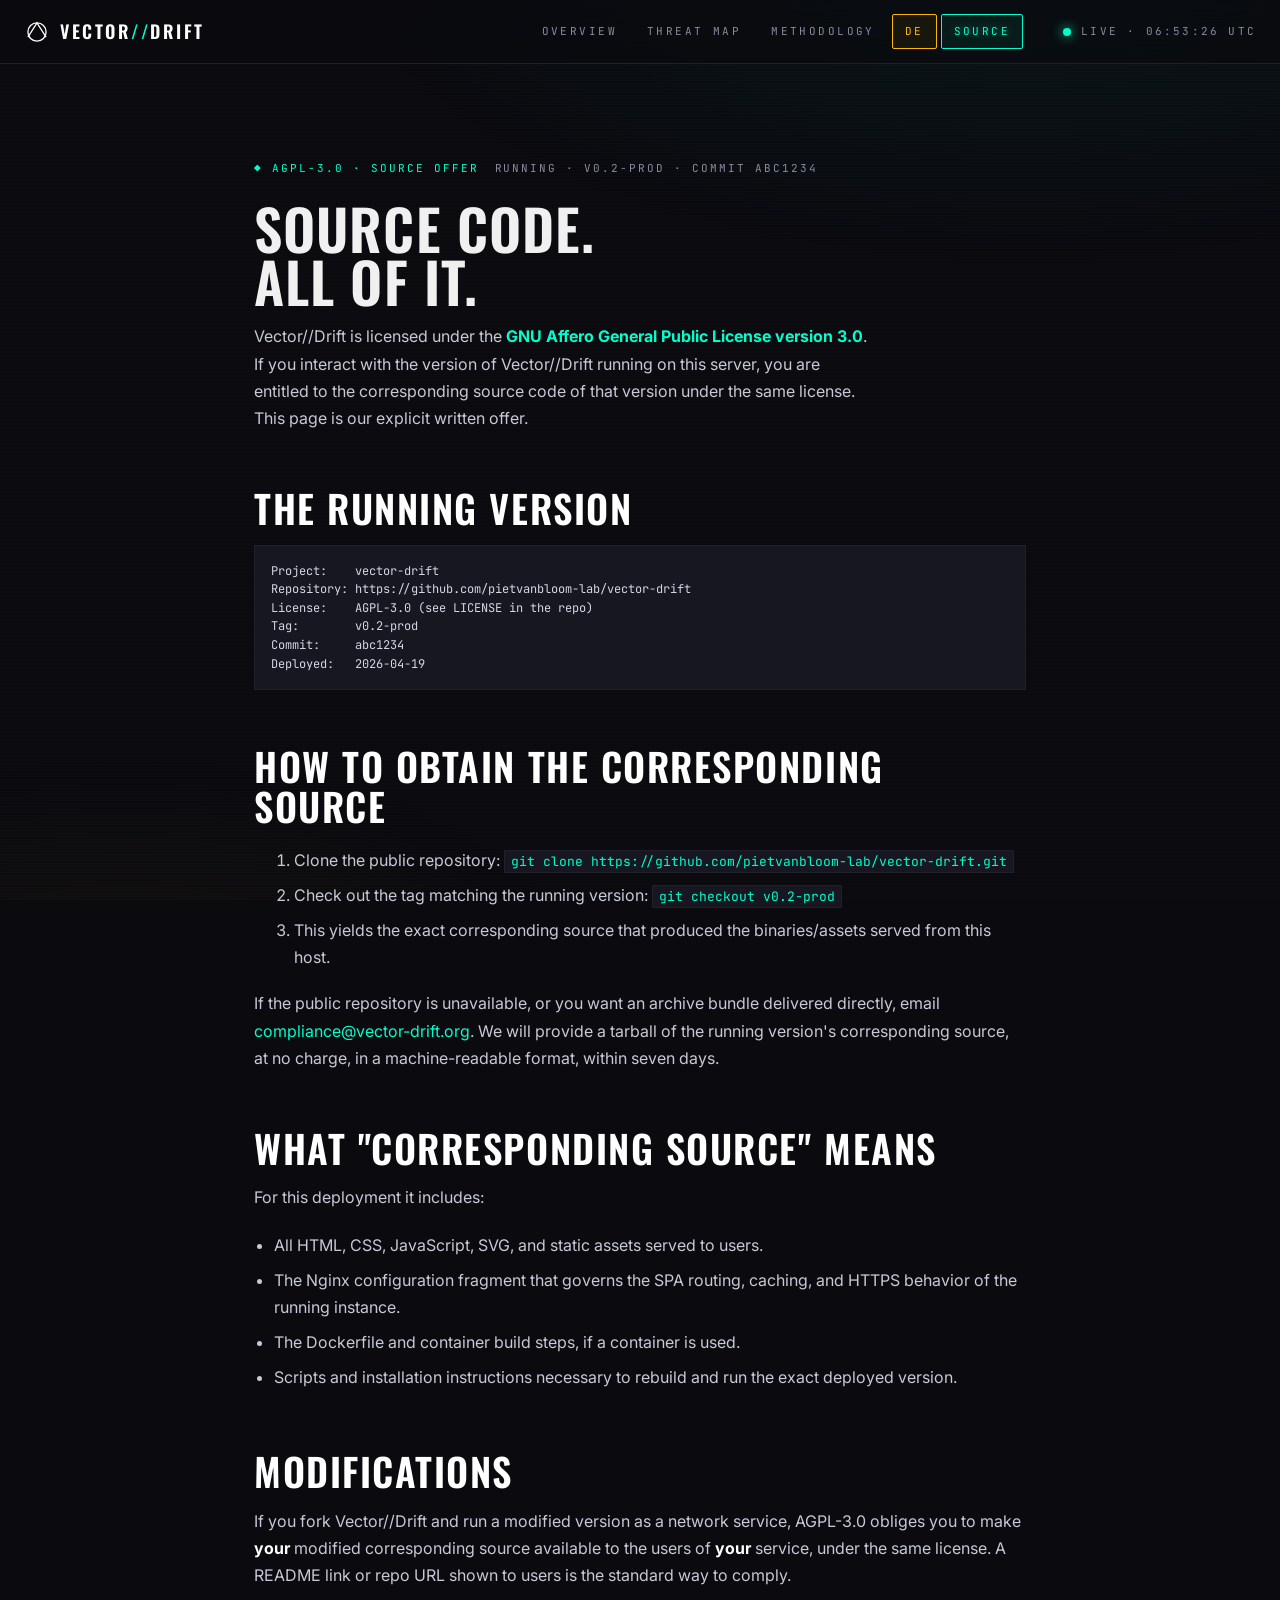
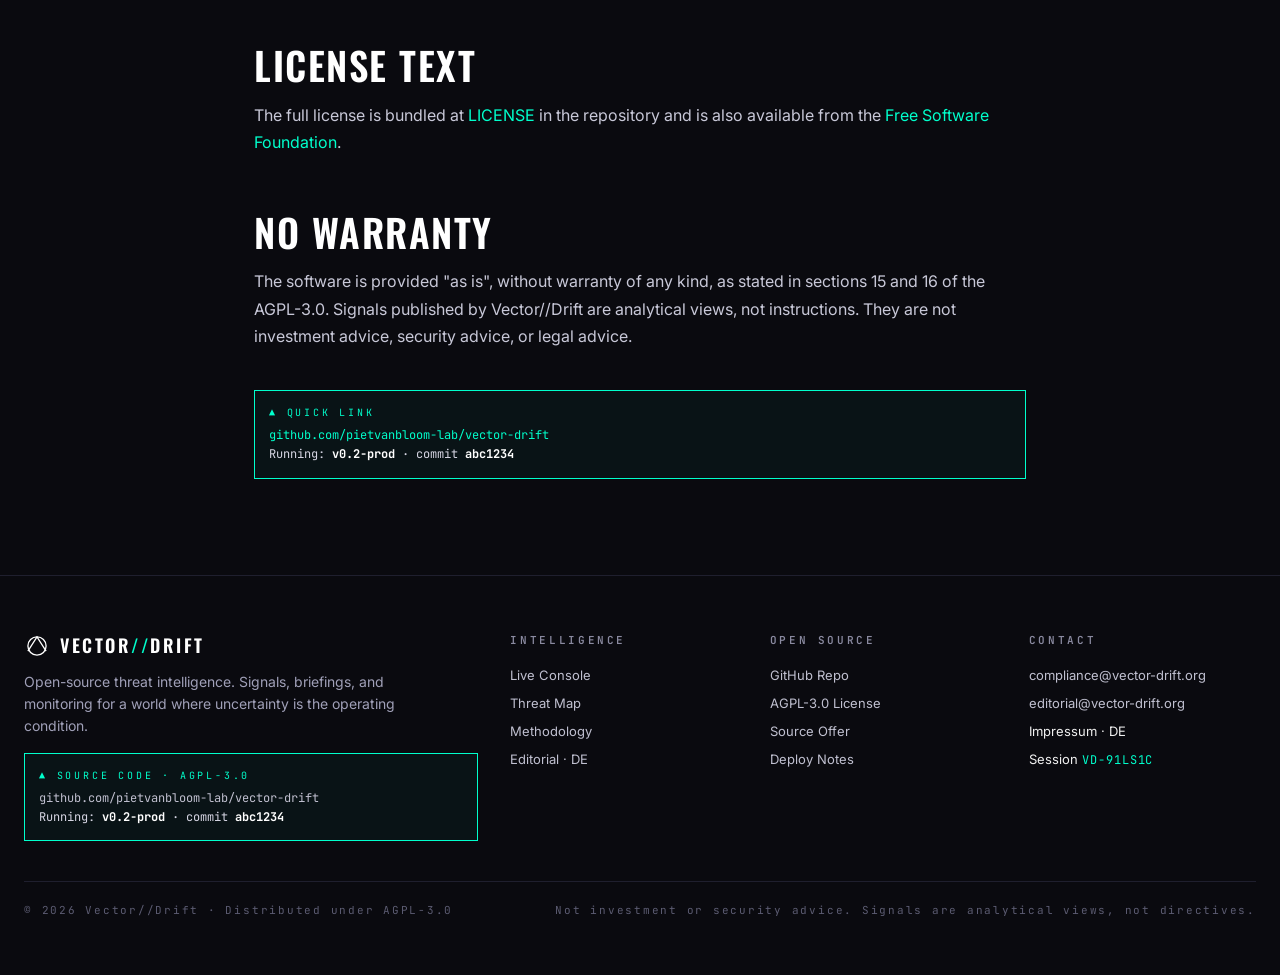
==== source.html @ f1336600 "Initial release - Vector//Drift v0.2-prod Open-source threat intelligence console. Six threat lenses" ====
<!doctype html>
<html lang="en">
<head>
<meta charset="utf-8"/>
<meta name="viewport" content="width=device-width,initial-scale=1"/>
<title>Source Code · Vector//Drift (AGPL-3.0)</title>
<meta name="description" content="AGPL-3.0 source offer, running version, and corresponding-source access for Vector//Drift."/>
<link rel="icon" href="data:image/svg+xml;utf8,<svg xmlns='http://www.w3.org/2000/svg' viewBox='0 0 40 40'><path d='M6 28 L20 6 L34 28' stroke='%2300FFCC' stroke-width='3' fill='none'/><circle cx='20' cy='20' r='14' stroke='%2300FFCC' stroke-width='2' fill='none'/></svg>"/>
<link href="https://fonts.googleapis.com/css2?family=Oswald:wght@400;500;600&family=JetBrains+Mono:wght@400;500&family=Inter:wght@400;500;600&display=swap" rel="stylesheet">
<link rel="stylesheet" href="assets/css/base.css"/>
</head>
<body data-page="source" data-depth="0">

<header id="topbar" class="topbar"></header>

<main>
  <section class="section">
    <div class="container prose">
      <div class="page-meta">
        <span class="accent">◆ AGPL-3.0 · SOURCE OFFER</span>
        <span>Running · v0.2-prod · commit abc1234</span>
      </div>
      <h1>Source code.<br/>All of it.</h1>
      <p class="lede" style="margin-top:16px">Vector//Drift is licensed under the <b style="color:var(--signal)">GNU Affero General Public License version 3.0</b>. If you interact with the version of Vector//Drift running on this server, you are entitled to the corresponding source code of that version under the same license. This page is our explicit written offer.</p>

      <h2>The running version</h2>
      <pre>Project:    vector-drift
Repository: https://github.com/pietvanbloom-lab/vector-drift
License:    AGPL-3.0 (see LICENSE in the repo)
Tag:        v0.2-prod
Commit:     abc1234
Deployed:   2026-04-19</pre>

      <h2>How to obtain the corresponding source</h2>
      <ol>
        <li>Clone the public repository: <code>git clone https://github.com/pietvanbloom-lab/vector-drift.git</code></li>
        <li>Check out the tag matching the running version: <code>git checkout v0.2-prod</code></li>
        <li>This yields the exact corresponding source that produced the binaries/assets served from this host.</li>
      </ol>
      <p>If the public repository is unavailable, or you want an archive bundle delivered directly, email <a href="mailto:compliance@vector-drift.org">compliance@vector-drift.org</a>. We will provide a tarball of the running version's corresponding source, at no charge, in a machine-readable format, within seven days.</p>

      <h2>What "corresponding source" means</h2>
      <p>For this deployment it includes:</p>
      <ul>
        <li>All HTML, CSS, JavaScript, SVG, and static assets served to users.</li>
        <li>The Nginx configuration fragment that governs the SPA routing, caching, and HTTPS behavior of the running instance.</li>
        <li>The Dockerfile and container build steps, if a container is used.</li>
        <li>Scripts and installation instructions necessary to rebuild and run the exact deployed version.</li>
      </ul>

      <h2>Modifications</h2>
      <p>If you fork Vector//Drift and run a modified version as a network service, AGPL-3.0 obliges you to make <b style="color:#fff">your</b> modified corresponding source available to the users of <b style="color:#fff">your</b> service, under the same license. A README link or repo URL shown to users is the standard way to comply.</p>

      <h2>License text</h2>
      <p>The full license is bundled at <a href="https://github.com/pietvanbloom-lab/vector-drift/blob/main/LICENSE" target="_blank" rel="noopener">LICENSE</a> in the repository and is also available from the <a href="https://www.gnu.org/licenses/agpl-3.0.html" target="_blank" rel="noopener">Free Software Foundation</a>.</p>

      <h2>No warranty</h2>
      <p>The software is provided "as is", without warranty of any kind, as stated in sections 15 and 16 of the AGPL-3.0. Signals published by Vector//Drift are analytical views, not instructions. They are not investment advice, security advice, or legal advice.</p>

      <div class="agpl-block" style="margin-top:40px">
        <div class="k">▲ Quick link</div>
        <div class="v">
          <a href="https://github.com/pietvanbloom-lab/vector-drift" target="_blank" rel="noopener">github.com/pietvanbloom-lab/vector-drift</a><br/>
          Running: <b style="color:#fff">v0.2-prod</b> · commit <b style="color:#fff">abc1234</b>
        </div>
      </div>
    </div>
  </section>
</main>

<footer id="footer"></footer>
<script src="assets/js/chrome.js"></script>
<script src="assets/js/app.js"></script>
</body>
</html>
---- assets/css/base.css ----
/* Vector//Drift - base stylesheet
   Palette: Void, Surface, Signal, Noise, Static (from Signal//Noise brand board) */

:root{
  --void:#0A0A0F;
  --void-2:#0E0E15;
  --surface:#12121A;
  --surface-2:#171722;
  --line:#1f1f2e;
  --line-2:#2a2a3d;
  --signal:#00FFCC;
  --signal-dim:#00c9a0;
  --noise:#FFB800;
  --red:#FF3355;
  --static:#F0F0F0;
  --muted:#8a8aa0;
  --muted-2:#5c5c72;

  --f-display:"Oswald","Barlow Condensed",system-ui,sans-serif;
  --f-mono:"JetBrains Mono",ui-monospace,Menlo,monospace;
  --f-body:"Inter",system-ui,-apple-system,sans-serif;

  --container:1320px;
  --radius:2px;
}

*{box-sizing:border-box}
html,body{margin:0;padding:0}
html{scroll-behavior:smooth}
body{
  background:var(--void);
  color:var(--static);
  font-family:var(--f-body);
  font-size:15px;
  line-height:1.55;
  -webkit-font-smoothing:antialiased;
  text-rendering:optimizeLegibility;
  overflow-x:hidden;
}

/* ambient void grain */
body::before{
  content:"";
  position:fixed;inset:0;
  background:
    radial-gradient(1200px 600px at 80% -10%, rgba(0,255,204,.06), transparent 60%),
    radial-gradient(800px 400px at 10% 110%, rgba(255,184,0,.04), transparent 60%),
    repeating-linear-gradient(0deg, rgba(255,255,255,.012) 0 1px, transparent 1px 3px);
  pointer-events:none;z-index:0;
}

a{color:var(--signal);text-decoration:none}
a:hover{color:#fff;text-shadow:0 0 12px rgba(0,255,204,.4)}

h1,h2,h3,h4{font-family:var(--f-display);font-weight:600;letter-spacing:.06em;text-transform:uppercase;margin:0}
h1{font-size:clamp(40px,7vw,96px);line-height:.95;letter-spacing:.02em}
h2{font-size:clamp(24px,3vw,40px);line-height:1.05;letter-spacing:.04em}
h3{font-size:18px;letter-spacing:.12em}
p{margin:0 0 1em}
small,.mono{font-family:var(--f-mono);font-size:12px;letter-spacing:.08em;color:var(--muted)}
.mono-label{font-family:var(--f-mono);font-size:11px;letter-spacing:.22em;text-transform:uppercase;color:var(--muted)}

/* ---------- layout ---------- */
.container{max-width:var(--container);margin:0 auto;padding:0 24px;position:relative;z-index:1}
.section{padding:96px 0;border-top:1px solid var(--line);position:relative;z-index:1}
.section:first-of-type{border-top:none}
.grid{display:grid;gap:16px}

/* ---------- top bar ---------- */
.topbar{
  position:sticky;top:0;z-index:50;
  backdrop-filter:blur(14px);
  background:rgba(10,10,15,.72);
  border-bottom:1px solid var(--line);
}
.topbar-inner{display:flex;align-items:center;gap:24px;padding:14px 24px;max-width:var(--container);margin:0 auto}
.brand{display:flex;align-items:center;gap:10px;color:#fff}
.brand svg{width:26px;height:26px}
.brand-word{font-family:var(--f-display);font-weight:600;letter-spacing:.14em;font-size:18px}
.brand-slash{color:var(--signal)}
.nav{display:flex;gap:4px;margin-left:auto;flex-wrap:wrap}
.nav a{
  font-family:var(--f-mono);font-size:11px;letter-spacing:.22em;text-transform:uppercase;
  padding:8px 12px;border:1px solid transparent;color:var(--muted);border-radius:var(--radius);
  transition:color .2s, border-color .2s, background .2s;
}
.nav a:hover{color:#fff;border-color:var(--line-2)}
.nav a.active{color:var(--signal);border-color:var(--signal);background:rgba(0,255,204,.06);text-shadow:0 0 8px rgba(0,255,204,.5)}
.nav .lang{color:var(--noise);border-color:var(--noise);background:rgba(255,184,0,.06)}

/* status strip */
.status{display:flex;align-items:center;gap:10px;font-family:var(--f-mono);font-size:11px;letter-spacing:.2em;text-transform:uppercase;color:var(--muted)}
.dot{width:8px;height:8px;border-radius:50%;background:var(--signal);box-shadow:0 0 12px var(--signal);animation:pulse 2s infinite}
@keyframes pulse{0%,100%{opacity:1;transform:scale(1)}50%{opacity:.5;transform:scale(1.25)}}

/* ---------- hero ---------- */
.hero{padding:72px 0 56px;position:relative;overflow:hidden}
.hero-grid{display:grid;grid-template-columns:1fr 520px;gap:48px;align-items:center}
@media(max-width:1000px){.hero-grid{grid-template-columns:1fr}}
.eyebrow{display:inline-flex;align-items:center;gap:10px;margin-bottom:24px}
.eyebrow .pill{font-family:var(--f-mono);font-size:10px;letter-spacing:.28em;text-transform:uppercase;color:var(--signal);border:1px solid var(--signal);padding:6px 10px;border-radius:999px;background:rgba(0,255,204,.04)}
.hero h1 em{font-style:normal;color:var(--signal);text-shadow:0 0 24px rgba(0,255,204,.35)}
.lede{font-size:18px;color:var(--muted);max-width:62ch;margin:24px 0 32px}
.cta-row{display:flex;gap:12px;flex-wrap:wrap}
.btn{
  display:inline-flex;align-items:center;gap:10px;
  font-family:var(--f-mono);font-size:12px;letter-spacing:.22em;text-transform:uppercase;
  padding:14px 20px;border-radius:var(--radius);border:1px solid var(--line-2);color:var(--static);
  background:transparent;transition:all .2s;cursor:pointer;
}
.btn:hover{border-color:var(--signal);color:var(--signal)}
.btn-signal{border-color:var(--signal);color:var(--signal);background:rgba(0,255,204,.06)}
.btn-signal:hover{background:var(--signal);color:var(--void);text-shadow:none}

/* globe panel */
.globe-panel{
  aspect-ratio:1/1;
  border:1px solid var(--line-2);
  background:
    radial-gradient(circle at 50% 50%, rgba(0,255,204,.08), transparent 55%),
    linear-gradient(180deg, var(--surface), var(--void));
  position:relative;overflow:hidden;
}
.globe-panel svg{position:absolute;inset:0;width:100%;height:100%}
.globe-label{position:absolute;top:16px;left:16px;font-family:var(--f-mono);font-size:10px;letter-spacing:.3em;color:var(--muted);text-transform:uppercase}
.globe-ticker{position:absolute;bottom:16px;left:16px;right:16px;font-family:var(--f-mono);font-size:11px;color:var(--muted);display:flex;justify-content:space-between;letter-spacing:.2em}
.globe-ticker b{color:var(--signal);font-weight:500}

/* ---------- bento ---------- */
.bento{display:grid;grid-template-columns:repeat(12,1fr);gap:16px}
.card{
  background:var(--surface);border:1px solid var(--line);border-radius:var(--radius);
  padding:20px;position:relative;overflow:hidden;
}
.card::after{
  content:"";position:absolute;top:0;left:0;right:0;height:1px;
  background:linear-gradient(90deg,transparent,var(--signal),transparent);
  opacity:.3;
}
.card .head{display:flex;justify-content:space-between;align-items:baseline;margin-bottom:16px}
.card h3{color:#fff}
.card .tag{font-family:var(--f-mono);font-size:10px;letter-spacing:.24em;color:var(--signal);text-transform:uppercase}
.card.noise .tag{color:var(--noise)}
.card.red .tag{color:var(--red)}
.span-4{grid-column:span 4}
.span-5{grid-column:span 5}
.span-6{grid-column:span 6}
.span-7{grid-column:span 7}
.span-8{grid-column:span 8}
.span-12{grid-column:span 12}
@media(max-width:900px){.span-4,.span-5,.span-6,.span-7,.span-8{grid-column:span 12}}

/* feed */
.feed{max-height:360px;overflow:hidden;position:relative}
.feed-row{display:grid;grid-template-columns:64px 1fr auto;gap:12px;padding:10px 0;border-bottom:1px dashed var(--line);font-family:var(--f-mono);font-size:12px}
.feed-row .t{color:var(--muted)}
.feed-row .sev{font-size:10px;letter-spacing:.2em;text-transform:uppercase}
.sev.cyan{color:var(--signal)}
.sev.amber{color:var(--noise)}
.sev.red{color:var(--red)}
.sev.gray{color:var(--muted-2)}
.feed-row .m{color:#d6d6e4}
.feed-row:last-child{border-bottom:none}

/* microcharts */
.sparkline{width:100%;height:60px;display:block}
.bar-row{display:grid;grid-template-columns:110px 1fr 44px;gap:10px;align-items:center;padding:6px 0;font-family:var(--f-mono);font-size:11px;letter-spacing:.12em;text-transform:uppercase}
.bar{height:6px;background:var(--line);position:relative;border-radius:999px;overflow:hidden}
.bar > span{display:block;height:100%;background:var(--signal);box-shadow:0 0 8px var(--signal)}
.bar.amber > span{background:var(--noise);box-shadow:0 0 8px var(--noise)}
.bar.red > span{background:var(--red);box-shadow:0 0 8px var(--red)}

/* system strip */
.sys{display:flex;gap:24px;flex-wrap:wrap;font-family:var(--f-mono);font-size:11px;letter-spacing:.18em;text-transform:uppercase;color:var(--muted)}
.sys b{color:var(--static);font-weight:500}

/* ---------- threat lenses ---------- */
.lenses{display:grid;grid-template-columns:repeat(3,1fr);gap:16px}
@media(max-width:900px){.lenses{grid-template-columns:1fr 1fr}}
@media(max-width:560px){.lenses{grid-template-columns:1fr}}
.lens{
  border:1px solid var(--line);background:var(--surface);padding:20px;position:relative;
  transition:border-color .2s, transform .2s;
}
.lens:hover{border-color:var(--signal);transform:translateY(-2px)}
.lens h3{color:#fff;margin-bottom:10px}
.lens .state{font-family:var(--f-mono);font-size:10px;letter-spacing:.24em;text-transform:uppercase;padding:4px 8px;border:1px solid currentColor;display:inline-block;margin-bottom:12px}
.state.mon{color:var(--signal)}
.state.elev{color:var(--noise)}
.state.crit{color:var(--red)}
.lens p{color:var(--muted);font-size:13px;margin:0}

/* ---------- brief ---------- */
.brief{display:grid;grid-template-columns:2fr 1fr;gap:16px}
@media(max-width:900px){.brief{grid-template-columns:1fr}}
.brief-card{background:var(--surface);border:1px solid var(--line);padding:28px}
.brief-card h2{color:#fff;margin-bottom:16px}
.triple{display:grid;grid-template-columns:1fr;gap:14px;margin-top:18px}
.triple > div{border-left:2px solid var(--line);padding:6px 14px}
.triple .label{font-family:var(--f-mono);font-size:10px;letter-spacing:.28em;text-transform:uppercase;color:var(--muted);margin-bottom:4px}
.triple .f{border-color:var(--signal)}
.triple .a{border-color:var(--noise)}
.triple .fc{border-color:#7a8cff}
.triple .f .label{color:var(--signal)}
.triple .a .label{color:var(--noise)}
.triple .fc .label{color:#7a8cff}
.watchlist li{list-style:none;padding:10px 0;border-bottom:1px dashed var(--line);font-family:var(--f-mono);font-size:12px;display:flex;justify-content:space-between;color:#d6d6e4}
.watchlist li:last-child{border-bottom:none}
.watchlist ul{margin:0;padding:0}
.watchlist .chg.up{color:var(--red)}
.watchlist .chg.down{color:var(--signal)}

/* ---------- open source band ---------- */
.oss{background:var(--surface-2);border-top:1px solid var(--line);border-bottom:1px solid var(--line);padding:56px 0}
.oss-grid{display:grid;grid-template-columns:2fr 1fr;gap:24px;align-items:center}
@media(max-width:800px){.oss-grid{grid-template-columns:1fr}}
.oss h2{color:#fff}
.oss .ctas{display:flex;gap:10px;flex-wrap:wrap}

/* ---------- footer ---------- */
footer{padding:56px 0;border-top:1px solid var(--line);position:relative;z-index:1}
.footer-grid{display:grid;grid-template-columns:2fr 1fr 1fr 1fr;gap:32px}
@media(max-width:800px){.footer-grid{grid-template-columns:1fr 1fr}}
footer h4{font-family:var(--f-mono);font-size:11px;letter-spacing:.24em;color:var(--muted);margin-bottom:12px}
footer ul{margin:0;padding:0;list-style:none}
footer li{padding:4px 0;font-size:13px}
footer a{color:#c0c0d0}
footer a:hover{color:var(--signal)}
.agpl-block{border:1px solid var(--signal);background:rgba(0,255,204,.04);padding:14px;margin-top:16px}
.agpl-block .k{font-family:var(--f-mono);font-size:10px;letter-spacing:.28em;color:var(--signal);text-transform:uppercase;margin-bottom:6px}
.agpl-block .v{font-family:var(--f-mono);font-size:12px;color:#d6d6e4}
.legal{border-top:1px solid var(--line);margin-top:40px;padding-top:20px;display:flex;justify-content:space-between;flex-wrap:wrap;gap:12px;font-family:var(--f-mono);font-size:11px;letter-spacing:.16em;color:var(--muted-2)}

/* ---------- prose pages ---------- */
.prose{max-width:820px;margin:0 auto}
.prose h1{font-size:clamp(32px,5vw,56px);margin-bottom:8px}
.prose h2{color:#fff;margin:56px 0 16px}
.prose h3{color:var(--signal);margin:32px 0 12px;font-size:14px}
.prose p,.prose li{color:#c8c8d8;font-size:16px;line-height:1.7}
.prose ul{padding-left:20px}
.prose li{padding:4px 0}
.prose blockquote{border-left:2px solid var(--signal);padding:4px 18px;color:#d6d6e4;margin:20px 0;background:rgba(0,255,204,.03)}
.prose code{font-family:var(--f-mono);font-size:13px;color:var(--signal);background:var(--surface-2);padding:2px 6px;border:1px solid var(--line)}
.prose pre{background:var(--surface-2);border:1px solid var(--line);padding:16px;overflow-x:auto;font-family:var(--f-mono);font-size:12px;color:#d6d6e4}
.page-meta{display:flex;gap:16px;margin-bottom:24px;font-family:var(--f-mono);font-size:11px;letter-spacing:.18em;text-transform:uppercase;color:var(--muted)}
.page-meta span.accent{color:var(--signal)}

/* german editorial */
.de-tag{display:inline-block;font-family:var(--f-mono);font-size:10px;letter-spacing:.28em;color:var(--noise);border:1px solid var(--noise);padding:4px 8px;text-transform:uppercase;background:rgba(255,184,0,.04)}

/* threat-map page */
.map-wrap{background:var(--surface);border:1px solid var(--line);padding:0;position:relative;aspect-ratio:16/9;overflow:hidden}
.map-wrap svg{width:100%;height:100%;display:block}

/* scroll reveal */
[data-reveal]{opacity:0;transform:translateY(18px);transition:opacity .7s ease, transform .7s ease}
[data-reveal].in{opacity:1;transform:translateY(0)}

/* selection */
::selection{background:var(--signal);color:var(--void)}
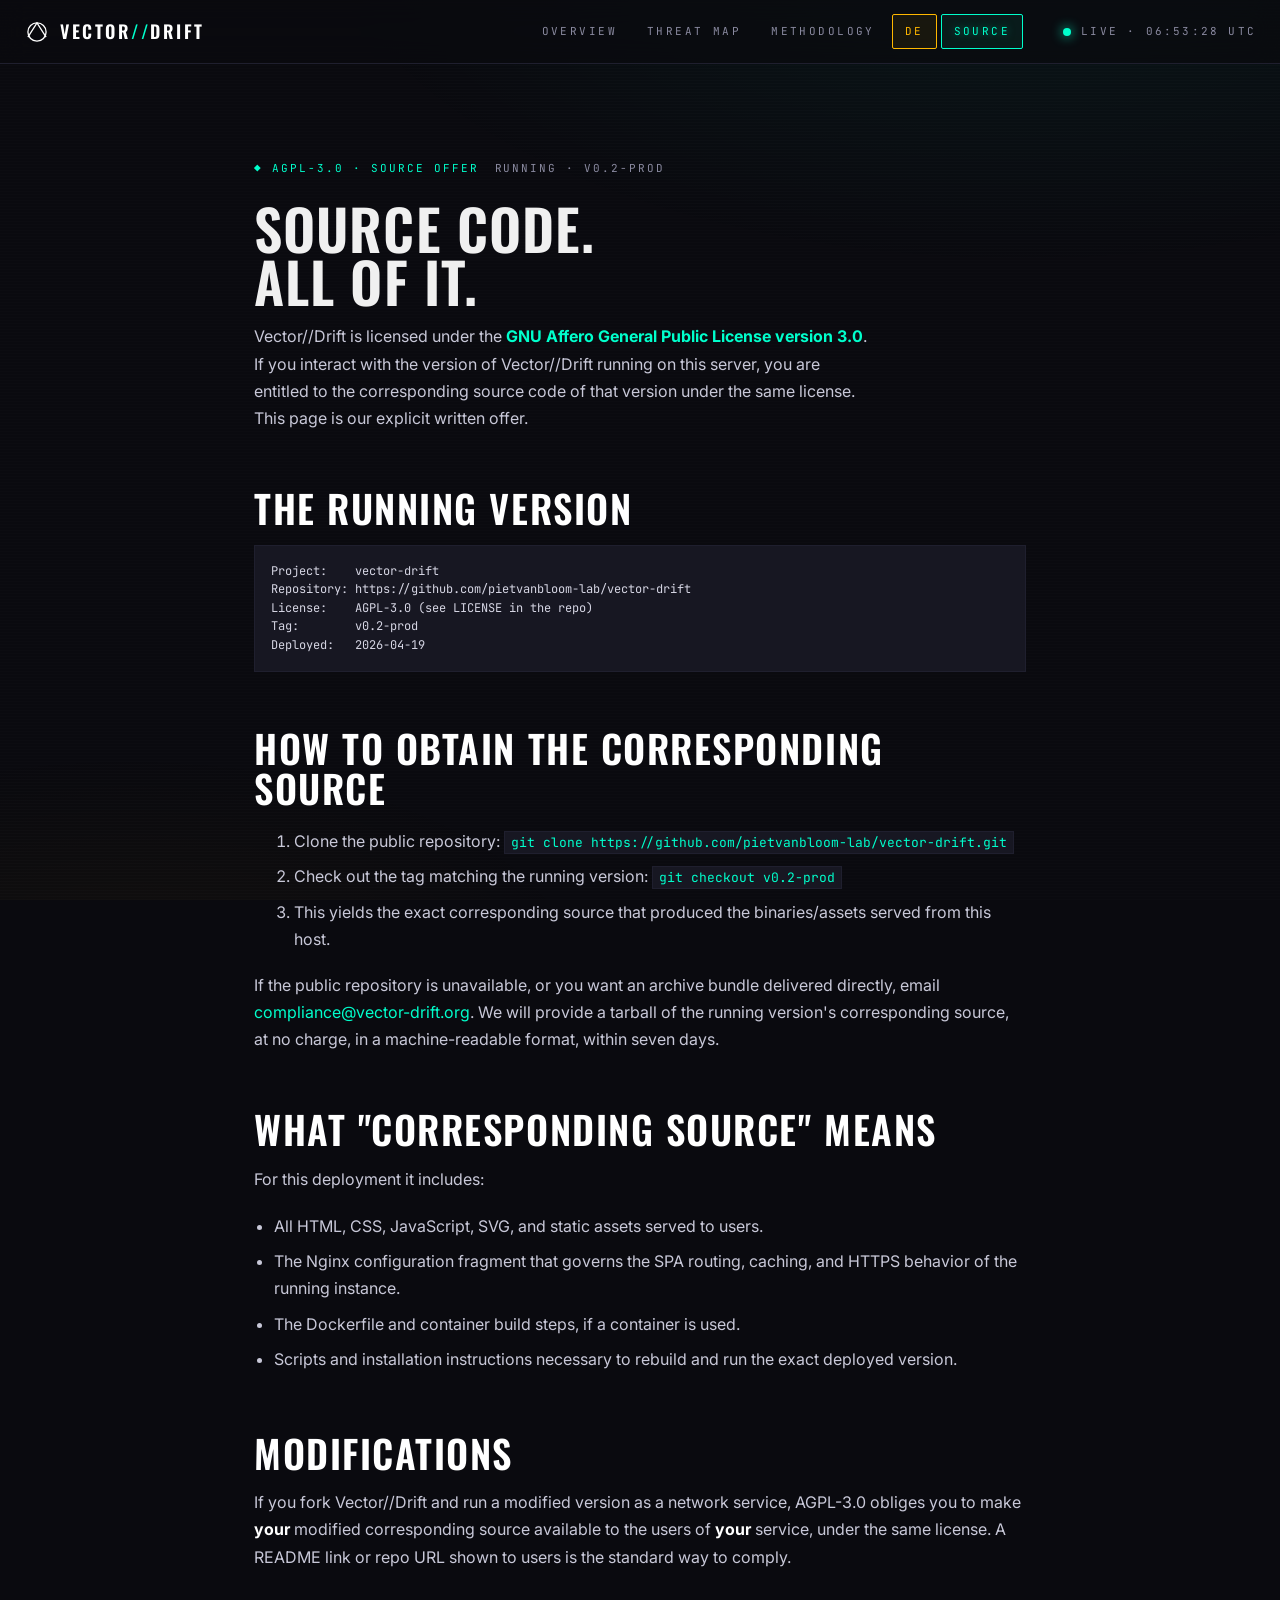
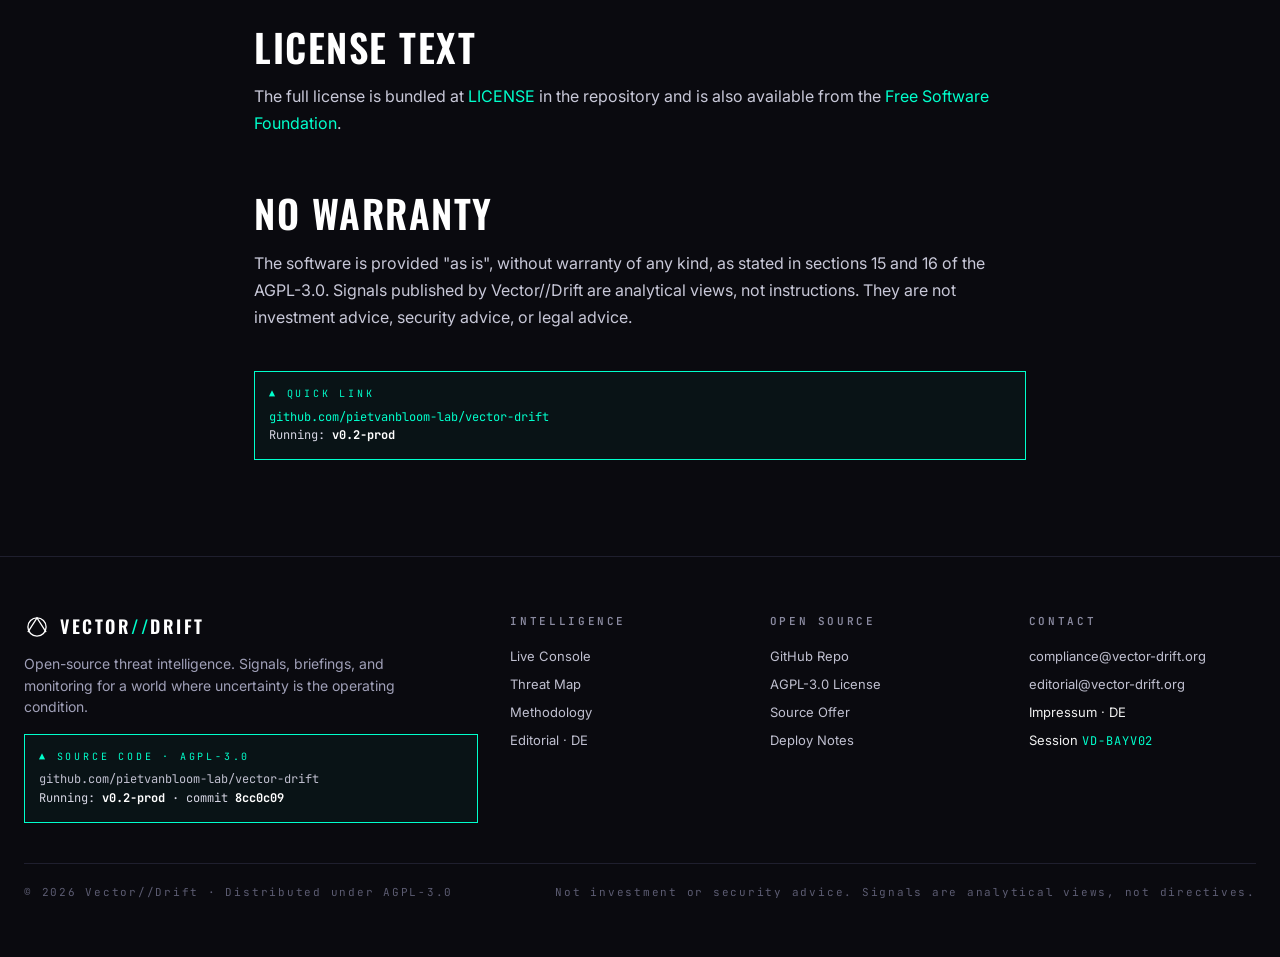
==== commit 32ac726a: "Display real commit hash in footer and /source page" ====
--- a/source.html
+++ b/source.html
@@ -18,7 +18,7 @@
     <div class="container prose">
       <div class="page-meta">
         <span class="accent">◆ AGPL-3.0 · SOURCE OFFER</span>
-        <span>Running · v0.2-prod · commit abc1234</span>
+        <span>Running · v0.2-prod</span>
       </div>
       <h1>Source code.<br/>All of it.</h1>
       <p class="lede" style="margin-top:16px">Vector//Drift is licensed under the <b style="color:var(--signal)">GNU Affero General Public License version 3.0</b>. If you interact with the version of Vector//Drift running on this server, you are entitled to the corresponding source code of that version under the same license. This page is our explicit written offer.</p>
@@ -28,7 +28,6 @@
 Repository: https://github.com/pietvanbloom-lab/vector-drift
 License:    AGPL-3.0 (see LICENSE in the repo)
 Tag:        v0.2-prod
-Commit:     abc1234
 Deployed:   2026-04-19</pre>
 
       <h2>How to obtain the corresponding source</h2>
@@ -61,7 +60,7 @@
         <div class="k">▲ Quick link</div>
         <div class="v">
           <a href="https://github.com/pietvanbloom-lab/vector-drift" target="_blank" rel="noopener">github.com/pietvanbloom-lab/vector-drift</a><br/>
-          Running: <b style="color:#fff">v0.2-prod</b> · commit <b style="color:#fff">abc1234</b>
+          Running: <b style="color:#fff">v0.2-prod</b> 
         </div>
       </div>
     </div>
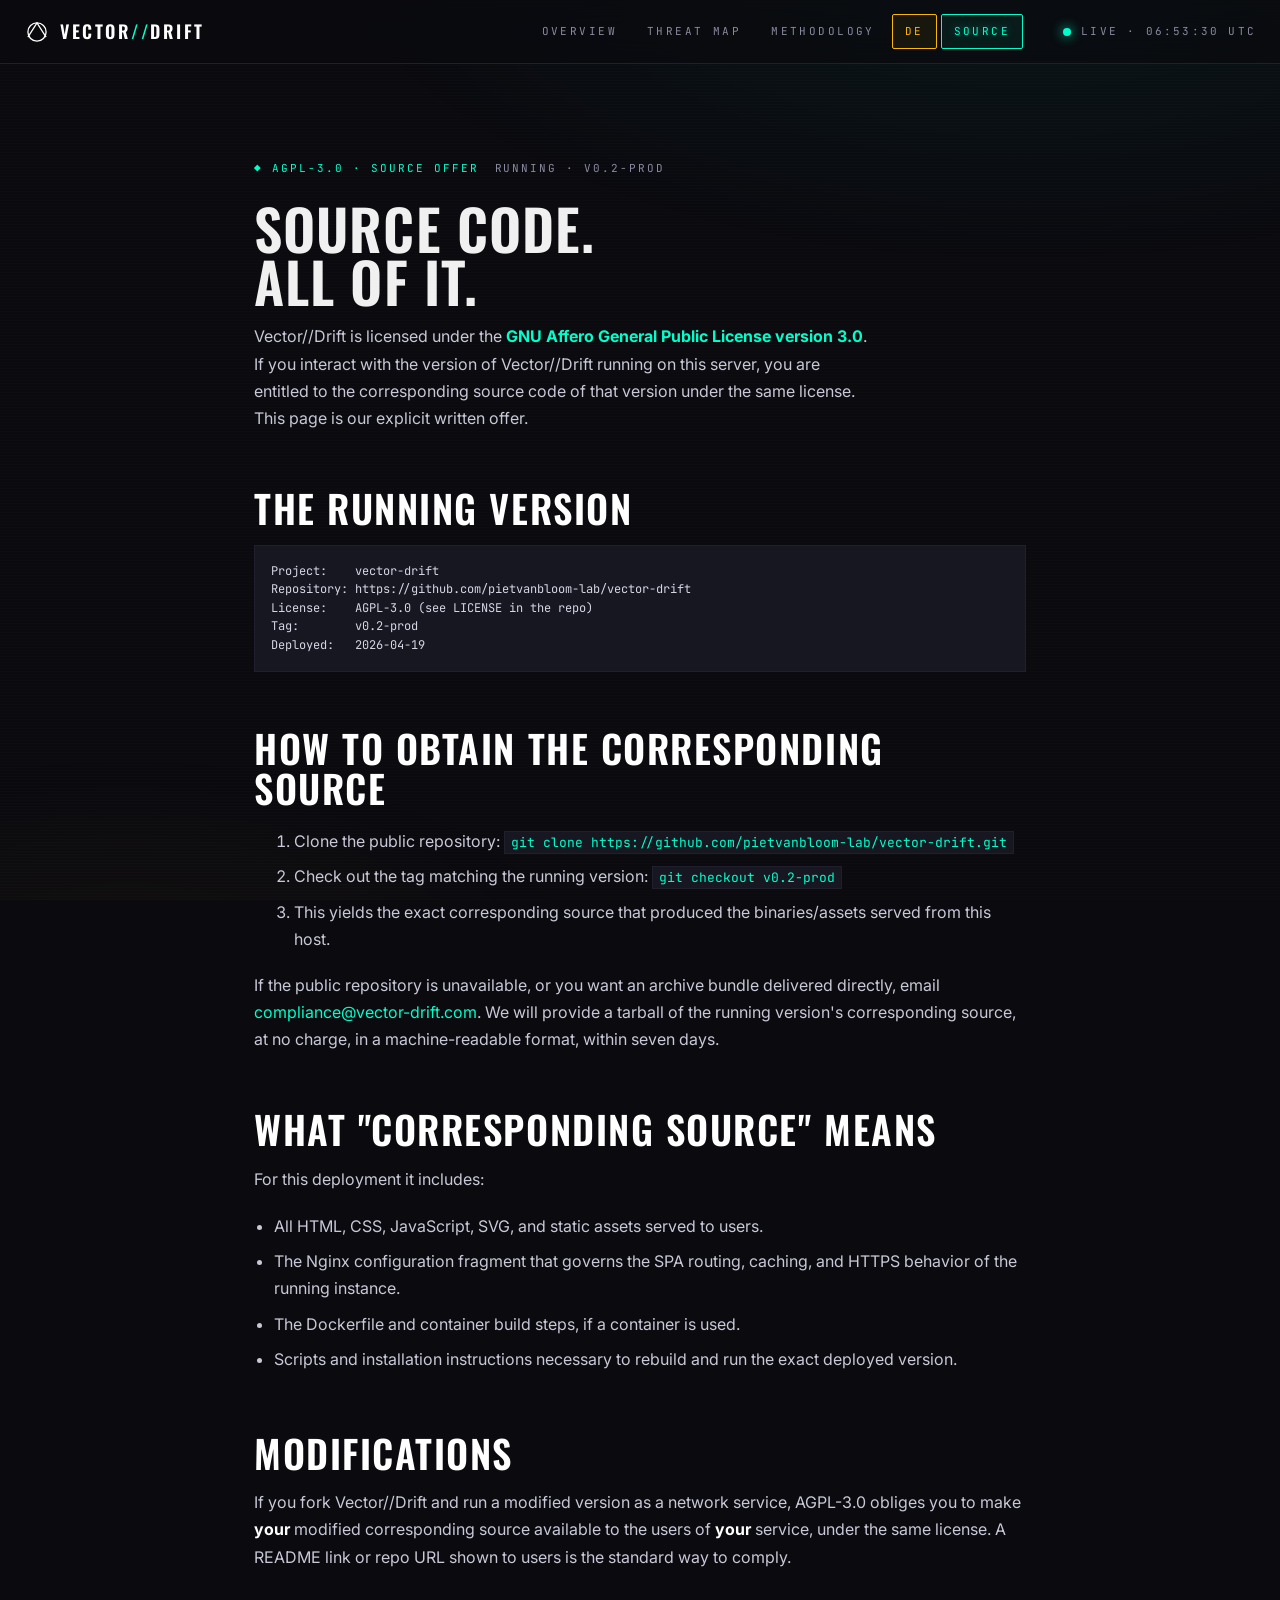
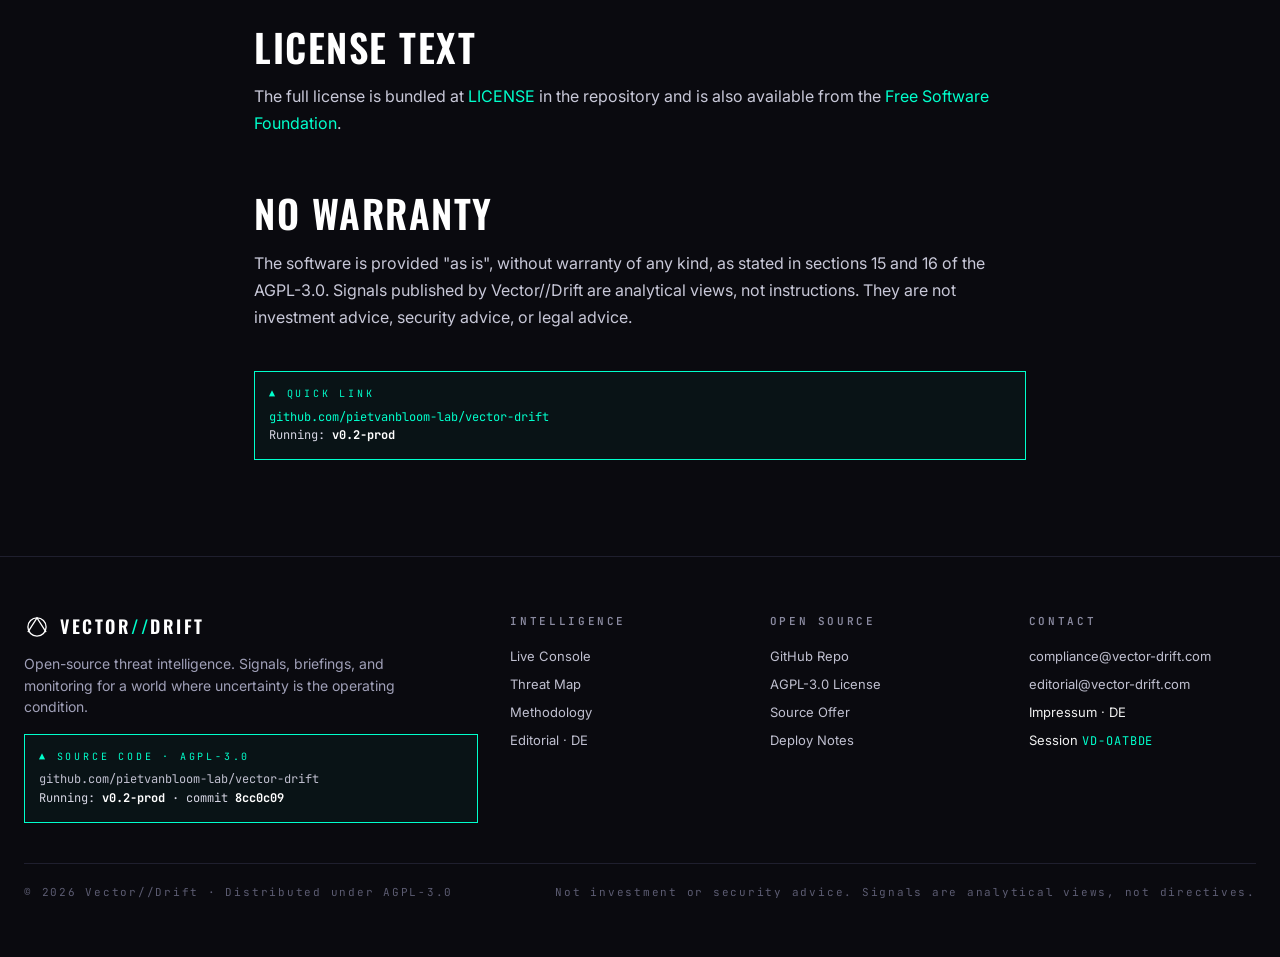
==== commit 0e2dadc1: "chore: switch domain references from vector-drift.org to .com" ====
--- a/source.html
+++ b/source.html
@@ -36,7 +36,7 @@
         <li>Check out the tag matching the running version: <code>git checkout v0.2-prod</code></li>
         <li>This yields the exact corresponding source that produced the binaries/assets served from this host.</li>
       </ol>
-      <p>If the public repository is unavailable, or you want an archive bundle delivered directly, email <a href="mailto:compliance@vector-drift.org">compliance@vector-drift.org</a>. We will provide a tarball of the running version's corresponding source, at no charge, in a machine-readable format, within seven days.</p>
+      <p>If the public repository is unavailable, or you want an archive bundle delivered directly, email <a href="mailto:compliance@vector-drift.com">compliance@vector-drift.com</a>. We will provide a tarball of the running version's corresponding source, at no charge, in a machine-readable format, within seven days.</p>
 
       <h2>What "corresponding source" means</h2>
       <p>For this deployment it includes:</p>
--- a/assets/css/base.css
+++ b/assets/css/base.css
@@ -97,6 +97,38 @@
 .hero{padding:72px 0 56px;position:relative;overflow:hidden}
 .hero-grid{display:grid;grid-template-columns:1fr 520px;gap:48px;align-items:center}
 @media(max-width:1000px){.hero-grid{grid-template-columns:1fr}}
+
+/* frameless hero globe: floats to the right of the text, atmosphere blends into the void */
+.hero-globe{padding:96px 0 120px;min-height:720px;position:relative;overflow:hidden}
+.hero-globe .hero-inner{position:relative;z-index:2;max-width:640px;padding-right:24px;margin-left:0;margin-right:auto}
+.hero-globe h1{font-size:clamp(46px, 5.2vw, 76px);line-height:1.02}
+.hero-bg-globe{
+  position:absolute;
+  top:42%;
+  right:120px;
+  transform:translateY(-50%);
+  width:620px;height:620px;
+  z-index:1;
+  pointer-events:none;
+}
+@media(max-width:1500px){
+  .hero-bg-globe{width:560px;height:560px;right:90px}
+}
+@media(max-width:1250px){
+  .hero-globe .hero-inner{max-width:480px}
+  .hero-bg-globe{width:480px;height:480px;right:60px}
+}
+@media(max-width:1050px){
+  .hero-globe .hero-inner{max-width:420px}
+  .hero-bg-globe{width:400px;height:400px;right:20px;opacity:.8}
+}
+@media(max-width:900px){
+  .hero-globe{padding:48px 0 40px;min-height:0;display:flex;flex-direction:column}
+  .hero-globe .container{order:1}
+  .hero-globe .hero-inner{max-width:100%;padding-right:0}
+  .hero-bg-globe{order:2;position:relative;top:auto;right:auto;transform:none;opacity:.95;
+    width:min(92vw,520px);height:min(92vw,520px);margin:32px auto 0;display:block}
+}
 .eyebrow{display:inline-flex;align-items:center;gap:10px;margin-bottom:24px}
 .eyebrow .pill{font-family:var(--f-mono);font-size:10px;letter-spacing:.28em;text-transform:uppercase;color:var(--signal);border:1px solid var(--signal);padding:6px 10px;border-radius:999px;background:rgba(0,255,204,.04)}
 .hero h1 em{font-style:normal;color:var(--signal);text-shadow:0 0 24px rgba(0,255,204,.35)}
@@ -125,6 +157,27 @@
 .globe-label{position:absolute;top:16px;left:16px;font-family:var(--f-mono);font-size:10px;letter-spacing:.3em;color:var(--muted);text-transform:uppercase}
 .globe-ticker{position:absolute;bottom:16px;left:16px;right:16px;font-family:var(--f-mono);font-size:11px;color:var(--muted);display:flex;justify-content:space-between;letter-spacing:.2em}
 .globe-ticker b{color:var(--signal);font-weight:500}
+
+/* Earth globe (SVG) */
+.vd-globe{width:100%;height:100%;display:block}
+/* ensure hero globe sizing beats the generic .vd-globe rule (order matters) */
+svg.vd-globe.hero-bg-globe{width:620px;height:620px}
+@media(max-width:1500px){ svg.vd-globe.hero-bg-globe{width:560px;height:560px} }
+@media(max-width:1250px){ svg.vd-globe.hero-bg-globe{width:480px;height:480px} }
+@media(max-width:1050px){ svg.vd-globe.hero-bg-globe{width:400px;height:400px} }
+@media(max-width:900px){ svg.vd-globe.hero-bg-globe{width:min(92vw,520px);height:min(92vw,520px)} }
+
+/* Frameless globe stage (threat-map). No border, transparent over void. */
+.globe-stage{
+  position:relative;
+  width:100%;
+  max-width:880px;
+  margin:16px auto 8px;
+  aspect-ratio:1/1;
+  background:transparent;
+  border:0;
+}
+.globe-stage .vd-globe{position:absolute;inset:0}
 
 /* ---------- bento ---------- */
 .bento{display:grid;grid-template-columns:repeat(12,1fr);gap:16px}
